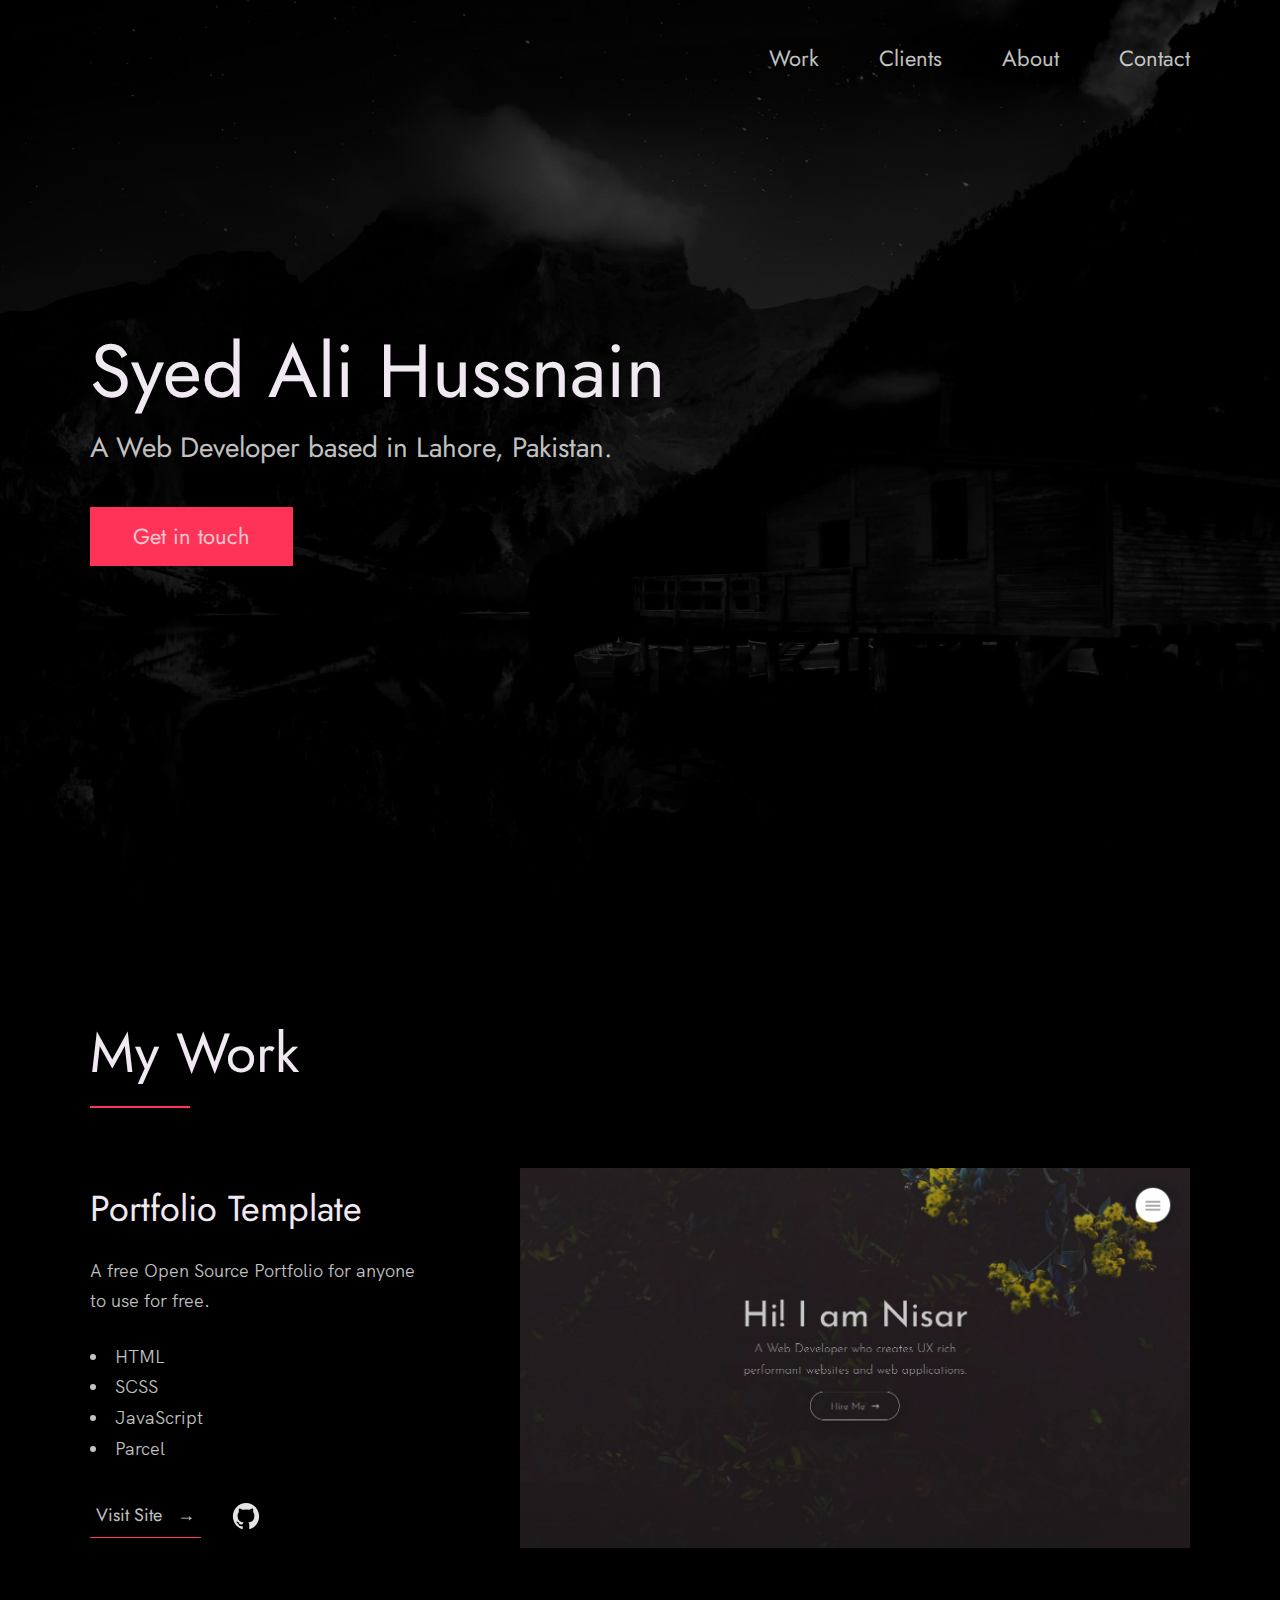
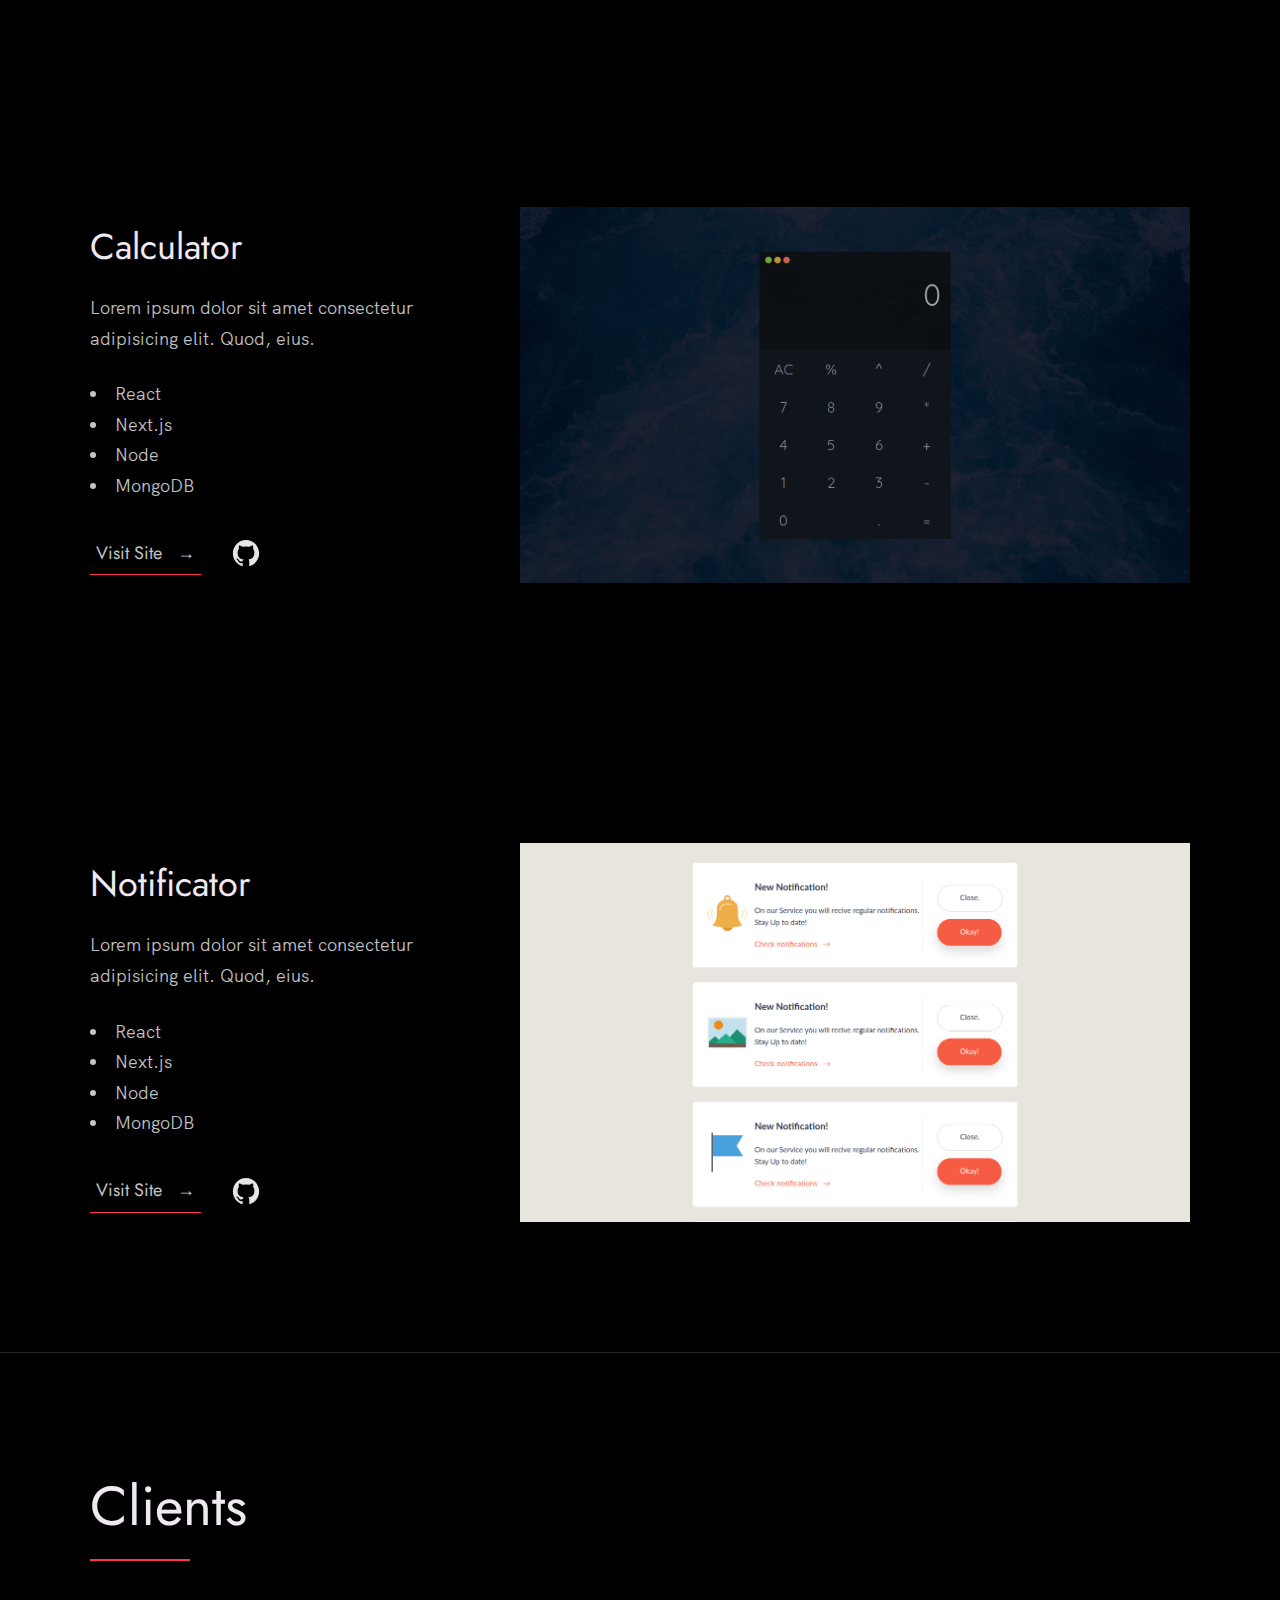
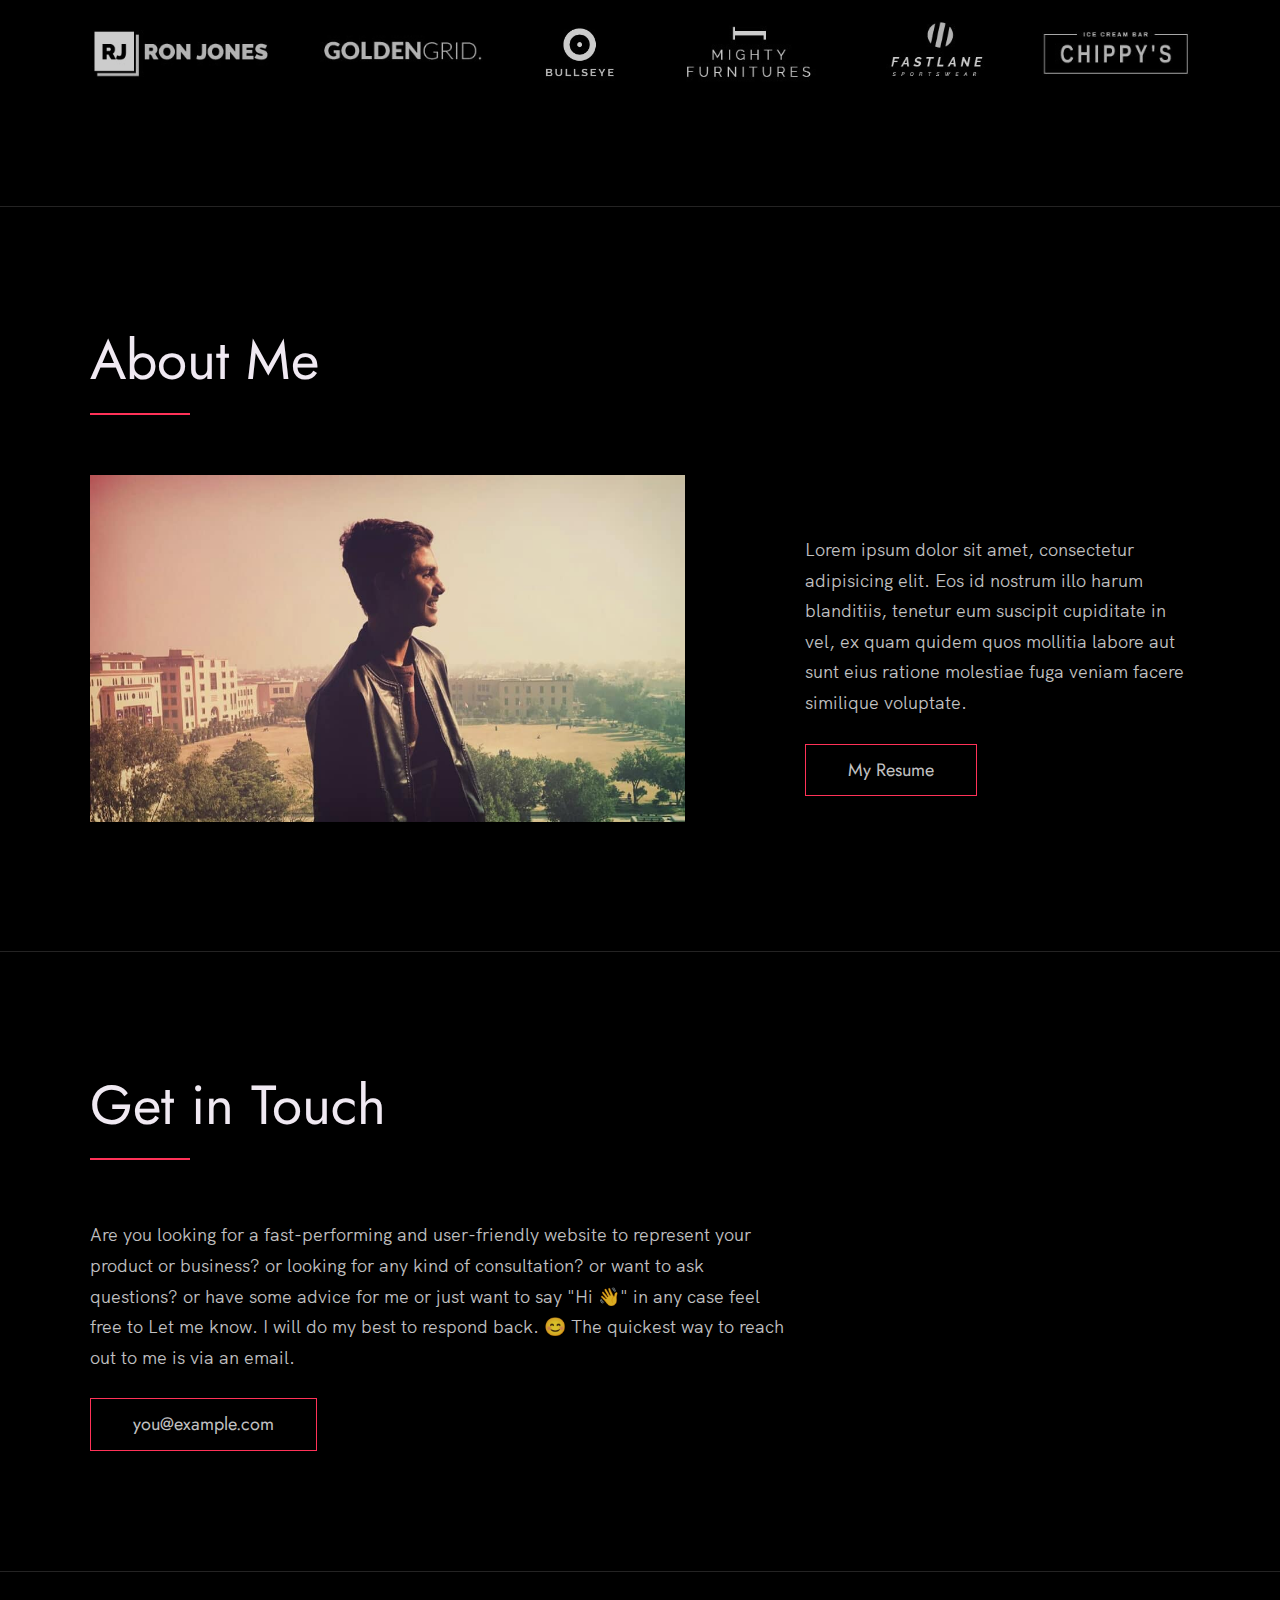
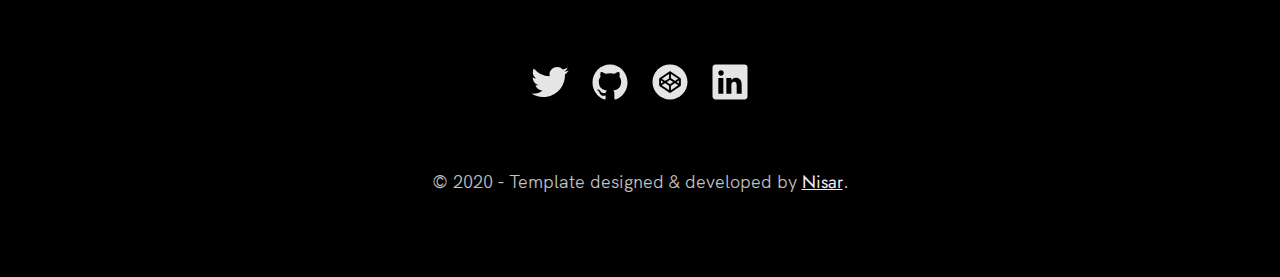
==== index.html @ e990a608 "Initial commit" ====
<!-- 
  Hello 😊.

  This template is designed and developed by Nisar Hassan Naqvi
  for anyone to use for free or customize the way they like.

  Github Repo: https://github.com/nisarhassan12/portfolio-template/
  My Website: https://nisar.dev

  For business & inquires, contact me => syednisarhassan12@gmail.com
-->

<!--
  Follow the instructions written in comments to create your stunning portfolio
-->

<!DOCTYPE html>
<html lang="en">

<head>
  <meta charset="UTF-8" />
  <meta name="viewport" content="width=device-width, initial-scale=1.0" />
  <link rel="shortcut icon" type="image/png" href="./images/favicon.png" />

  <!-- Put your site title here -->
  <title>
    Syed Ali Hussnain | A Web Developer based in Lahore, Pakistan.
  </title>

  <meta name="description" content="Add small description of yourslef.">
  <!-- Add some coding keywords below, Ex: (React, CSS etc) -->
  <meta name="keywords" content="Put your name, skills and some coding keywords" />
  <link rel="stylesheet" href="index.css" />
</head>

<body>

  <!-- ***** Header ***** -->

  <header class="header" role="banner" id="top">
    <div class="row">
      <nav class="nav" role="navigation">
        <ul class="nav__items">
          <li class="nav__item"><a href="#work" class="nav__link">Work</a></li>
          <li class="nav__item"><a href="#clients" class="nav__link">Clients</a></li>
          <li class="nav__item">
            <a href="#about" class="nav__link">About</a>
          </li>
          <li class="nav__item">
            <a href="#contact" class="nav__link">Contact</a>
          </li>
        </ul>
      </nav>
    </div>
    <div class="header__text-box row">
      <div class="header__text">
        <h1 class="heading-primary">
          <!-- Replace the following name with your name -->
          <span>Syed Ali Hussnain</span>
        </h1>
        <!-- Put a small paragraph about yourself -->
        <p>A Web Developer based in Lahore, Pakistan.</p>
        <a href="#contact" class="btn btn--pink">Get in touch</a>
      </div>
    </div>
  </header>

  <main role="main">

    <!-- ***** Work ***** -->

    <section class="work" id="work">
      <div class="row">
        <h2>My Work</h2>
        <div class="work__boxes">

          <!-- Each div with the work__box class is a project. -->

          <div class="work__box">
            <div class="work__text">
              <h3>Portfolio Template</h3>
              <p>
                A free Open Source Portfolio for anyone to use for free.
              </p>
              <ul class="work__list">
                <li>HTML</li>
                <li>SCSS</li>
                <li>JavaScript</li>
                <li>Parcel</li>
              </ul>

              <div class="work__links">
                <a href="https://nisar.surge.sh" target="_blank" class="link__text">
                  Visit Site <span>&rarr;</span>
                </a>
                <a href="https://github.com/nisarhassan12/portfolio" title="View Source Code" target="_blank">
                  <img src="./images/github.svg" class="work__code" alt="GitHub">
                </a>
              </div>
            </div>
            <div class="work__image-box">
              <img src="./images/project-1.png" class="work__image" alt="Project 1" />
            </div>
          </div>

          <div class="work__box">
            <div class="work__text">
              <h3>Calculator</h3>
              <p>
                Lorem ipsum dolor sit amet consectetur adipisicing elit. Quod,
                eius.
              </p>
              <ul class="work__list">
                <li>React</li>
                <li>Next.js</li>
                <li>Node</li>
                <li>MongoDB</li>
              </ul>

              <div class="work__links">
                <a href="#" class="link__text">
                  Visit Site <span>&rarr;</span>
                </a>
                <a href="#">
                  <img src="./images/github.svg" class="work__code" title="View Source Code" alt="GitHub">
                </a>
              </div>
            </div>
            <div class="work__image-box">
              <img src="./images/project-2.png" class="work__image" alt="Project 1" />
            </div>
          </div>

          <div class="work__box">
            <div class="work__text">
              <h3>Notificator</h3>
              <p>
                Lorem ipsum dolor sit amet consectetur adipisicing elit. Quod,
                eius.
              </p>
              <ul class="work__list">
                <li>React</li>
                <li>Next.js</li>
                <li>Node</li>
                <li>MongoDB</li>
              </ul>

              <div class="work__links">
                <a href="#" class="link__text">
                  Visit Site <span>&rarr;</span>
                </a>
                <a href="#">
                  <img src="./images/github.svg" class="work__code" title="View Source Code" alt="GitHub">
                </a>
              </div>
            </div>
            <div class="work__image-box">
              <img src="./images/project-3.png" class="work__image" alt="Project 3" />
            </div>
          </div>
        </div>
      </div>
    </section>

    <!-- ***** Clients ***** -->

    <section class="client" id="clients">
      <div class="row">
        <h2>Clients</h2>
        <div class="client__logos">
          <!-- Add logos of the clients or companies you'have worked with. -->
          <img src="./images/ronjones.png" class="client__logo" alt="Company 2" />
          <img src="./images/goldengrid.png" class="client__logo" alt="Company 3" />
          <img src="./images/bullseye.png" class="client__logo" alt="Company 1" />
          <img src="./images/mighty-furnitures.png" class="client__logo" alt="Company 1" />
          <img src="./images/fastlane.png" class="client__logo" alt="Company 3" />
          <img src="./images/chippy.png" class="client__logo" alt="Company 1" />
        </div>
      </div>
    </section>

    <!-- ***** About ***** -->

    <section class="about" id="about">
      <div class="row">
        <h2>About Me</h2>
        <div class="about__content">
          <div class="about__text">
            <!-- Replace the below paragraph with info about yourself -->
            <p>
              Lorem ipsum dolor sit amet, consectetur adipisicing elit. Eos id
              nostrum illo harum blanditiis, tenetur eum suscipit cupiditate
              in vel, ex quam quidem quos mollitia labore aut sunt eius
              ratione molestiae fuga veniam facere similique voluptate.
            </p>
            <!-- Provide a link to your resume -->
            <a href="#" class="btn">My Resume</a>
          </div>

          <div class="about__photo-container">
            <!-- Add a nice photo of yourself -->
            <img class="about__photo" src="./images/syed-ali-hussnain.jpg" alt="" />
          </div>
        </div>
      </div>
    </section>
  </main>

  <!-- ***** Contact ***** -->

  <section class="contact" id="contact">
    <div class="row">
      <h2>Get in Touch</h2>
      <div class="contact__info">
        <p>
          Are you looking for a fast-performing and user-friendly website to
          represent your product or business? or looking for any kind of
          consultation? or want to ask questions? or have some advice for me
          or just want to say "Hi 👋" in any case feel free to Let me know. I
          will do my best to respond back. 😊 The quickest way to reach out to
          me is via an email.
        </p>
        <!-- Replace the email with yours -->
        <a href="mailto:you@example.com" class="btn">you@example.com</a>
      </div>
    </div>
  </section>

  <!-- ***** Footer ***** -->

  <footer role="contentinfo" class="footer">
    <div class="row">
      <!-- Update the links to point to your accounts -->
      <ul class="footer__social-links">
        <li class="footer__social-link-item">
          <a href="https://twitter.com/nisarhassan12/" title="Link to Twitter Profile">
            <img src="./images/twitter.svg" class="footer__social-image" alt="Twitter">
          </a>
        </li>
        <li class="footer__social-link-item">
          <a href="https://github.com/nisarhassan12/" title="Link to Github Profile">
            <img src="./images/github.svg" class="footer__social-image" alt="Github">
          </a>
        </li>
        <li class="footer__social-link-item">
          <a href="https://codepen.io/nisar_hassan" title="Link to Codepen Profile">
            <img src="./images/codepen.svg" class="footer__social-image" alt="Codepen">
          </a>
        </li>
        <li class="footer__social-link-item">
          <a href=https://www.linkedin.com/in/nisar-hassan-naqvi-413466199/">
            <img src="./images/linkedin.svg" title="Link to Linkedin Profile" class="footer__social-image" alt="Linkedin">
          </a>
        </li>
      </ul>

      <!-- If you give me some credit by keeping the below paragraph, will be huge for me 😊 Thanks. -->
      <p>
        &copy; 2020 - Template designed & developed by <a href="https://nisar.dev" class="link">Nisar</a>.
      </p>
      <div class="footer__github-buttons">
        <iframe
          src="https://ghbtns.com/github-btn.html?user=nisarhassan12&repo=portfolio-template&type=watch&count=true"
          frameborder="0" scrolling="0" width="170" height="20" title="Watch Portfolio Template on GitHub">
        </iframe>
      </div>
    </div>
  </footer>

  <a href="#top" class="back-to-top" title="Back to Top">
    <img src="./images/arrow-up.svg" alt="Back to Top" class="back-to-top__image"/>
  </a>
  <script src="./index.js"></script>
</body>

</html>
---- index.css ----
/* --------------------------------------- */
/* ----- Basic Setup ----- */
/* --------------------------------------- */

@font-face {
    font-family: 'Hk Grotesk';
    font-style: normal;
    font-weight: 400;
    src: url('./fonts/HKGrotesk-Regular.woff') format('woff');
}

@font-face {
    font-family: 'Jost';
    font-style: normal;
    font-weight: 400;
    src: url('./fonts/Jost-Regular.ttf') format('woff');
}

* {
    margin: 0;
    padding: 0;
    box-sizing: inherit;
}

:root {
    --font-size-small: 1.8rem;
    --font-size-normal: 2.2rem;
    --font-size-medium: 2.8rem;
    --font-size-medium-1: 3.6rem;
    --font-size-large: 5.5rem;
    --font-size-huge: 7.5rem;
    --font-stack: 'Hk Grotesk', sans-serif;

    --line-height-normal: 1.7;
    --line-height-small: 1.2;

    --black: #000;
    --pink: #ff3258;
    --white: #f0e9f2;
    --white-1: #e5e5e6da;


    --container-max-width: 1180px;
    --container-normal-width: 800px;
    --container-medium-width: 700px; 
    --container-small-width: 500px;

    --gutter-huge: 12rem;
    --gutter-medium: 6rem;
    --gutter-normal: 3rem;
    --gutter-small-1: 2.5rem;
    --gutter-small: 2rem;

    --border-light: 1px solid rgb(36, 35, 35);
}

html {
    font-size: 62.5%; /* (16/10)*100 = 62.5% => 1rem = 10px */
    box-sizing: border-box;
    scroll-behavior: smooth;
}

@media(max-width: 1000px) {
    html {
        font-size: 52%;
    }
}

body {
    font-size: var(--font-size-small);
    font-family: var(--font-stack);
    font-weight: 400;
    color: var(--white-1);
    line-height: var(--line-height-normal);
    background: var(--black);
    overflow-x: hidden;
}

.row {
    max-width: var(--container-max-width);
    margin: 0 auto;
}

@media(max-width: 1340px) {
    .row {
        max-width: 1100px;
    }
}

@media(max-width: 1240px) {
    .row {
        padding: 0 var(--gutter-medium);
    }
}

@media(max-width: 600px) {
    .row {
        padding: 0 var(--gutter-normal);
    }
}

@media(max-width: 600px) {
    .row {
        padding: 0 var(--gutter-small);
    }
}

section {
    padding: var(--gutter-huge) 0;
    border-bottom: var(--border-light);
}

img {
    object-fit: contain;
    max-width: 100%;
}

/* --------------------------------------- */
/* ----- Headlines and Paragraphs ----- */
/* --------------------------------------- */

h1,
h2,
h3 {
    font-family: 'Jost', sans-serif;
    font-weight: 400;
    line-height: var(--line-height-small);
    color: var(--white);
}

.heading-primary {
    line-height: 1;
    font-size: var(--font-size-huge);
    font-weight: 400;
}

@media(max-width: 900px) {
    .heading-primary {
        font-size: 6.5rem;
    }
}

h2 {
    font-size: var(--font-size-large);
    margin-bottom: var(--gutter-medium);
}

h2::after {
    content: '';
    display: block;
    height: 2px;
    width: 10rem;
    background: var(--pink);
    margin: var(--gutter-small) 0;
}

h3 {
    font-size: var(--font-size-medium-1);
    margin-bottom: var(--gutter-small);
}

@media(max-width: 500px) {
    .heading-primary {
        font-size: var(--font-size-large);
    }

    h2 {
        font-size: var(--font-size-medium-1);
    }

    h3 {
        font-size: var(--font-size-medium);
    }
}

p {
    margin: var(--gutter-small-1) 0;
}

@media(max-width: 900px) {
    p { 
        max-width: var(--container-small-width);
    }
}

/* --------------------------------------- */
/* ----- Buttons and Links ----- */
/* --------------------------------------- */

a {
    color: var(--white);
    font-weight: 400;
    font-family: 'Jost', sans-serif;
    transition: all .2s;
    outline: 2px solid transparent;
}

::-moz-focus-inner {
    border: 0;
}

button:focus,
a:focus {
    outline: 2px solid var(--pink);
}

body:not(.user-is-tabbing) button:focus,
body:not(.user-is-tabbing) a:focus {
    outline: none;
}

.link:hover {
    color: var(--pink);
}

.btn {
    position: relative;
    display: inline-block;
    padding: 1rem 4.2rem;
    text-decoration: none;
    color: inherit;
    border: 1px solid  var(--pink);
    font-weight: 400;
}

.btn:focus {
    outline: none;
}

.btn::after {
    content: '';
    display: block;
    position: absolute;
    top: 0;
    left: 0;
    right: 100%;
    background: var(--white);
    height: 100%;
    z-index: -1;
    transition: all 0.2s cubic-bezier(1, 0.68, 0.16, 0.9);
}

.btn:hover::after,
.btn:focus::after {
    right: 0;
    background: var(--pink);
}

.btn--pink {
    background: var(--pink);
    transition: all 0.2s;
}

.btn--pink::after {
    display: none;
}

.btn--pink:hover,
.btn--pink:focus {
    background: transparent;
}

.link__text {
    position: relative;
    display: inline-block;
    padding: .6rem;
    color: inherit;
    text-decoration: none;
    border-bottom: 1px solid var(--pink);
}

.link__text::after {
    content: '';
    display: block;
    position: absolute;
    top: 0;
    left: 0;
    right: 100%;
    background: var(--white);
    height: 100%;
    z-index: -1;
    transition: all 0.2s cubic-bezier(1, 0.68, 0.16, 0.9);
}

.link__text:focus {
    outline: none;
}

.link__text:hover::after,
.link__text:focus:after {
    right: 0;
    background: var(--pink);
}

.link__text span {
    padding-left: 1rem;
    font-family: sans-serif;
}

/* ----- Back to Top ----- */

.back-to-top {
    position: fixed;
    bottom: 4rem;
    right: 4rem;
    display: flex;
    justify-content: center;
    align-items: center;
    height: 5.5rem;
    width: 5.5rem;
    background-color: var(--pink);
    border-radius: 50%;
    z-index: 10;
    visibility: hidden;
    transition: all .4s;
}

.back-to-top__image {
    height: 70%;
}

@media(max-width: 900px) {
    .back-to-top {
        right: 2rem;
    }
}

@media(max-width: 500px) {
    .back-to-top {
        right: 1rem;
    }
}

/* --------------------------------------- */
/* ----- Navigation ----- */
/* --------------------------------------- */

.nav {
    display: flex;
    justify-content: flex-end;
    padding: var(--gutter-normal) 0;
}

.nav__items {
    display: flex;
    list-style: none;
}

.nav__item:not(:last-child) {
    margin-right: var(--gutter-medium);
}

@media(max-width: 500px) {
    .nav {
        justify-content: center;
    }
}

@media(max-width: 400px) {
    .nav__item:not(:last-child) {
        margin-right: var(--gutter-normal);
    }
}

@media(max-width: 300px) {
    .nav {
        font-size: var(--font-size-small);
    }
}

.nav__link {
    position: relative;
    display: inline-block;
    padding: 1rem 0;
    text-decoration: none;
    color: inherit;
    transition: all .2s;
}

.nav__link::after {
    content: '';
    position: absolute;
    bottom: 0;
    left: 0;
    right: 100%;
    display: inline-block;
    height: 1rem;
    background: var(--white);
    transition: all 0.25s cubic-bezier(1, 0.68, 0.16, 0.9);
}

.nav__link:hover {
    color: var(--pink);
}

.nav__link:hover::after {
    right: 0;
    height: 2px;
    background: var(--pink);
}

/* --------------------------------------- */
/* ----- Header ----- */
/* --------------------------------------- */

.header {
    background: linear-gradient(rgba(0,0,0, .1), rgba(0,0,0, .4)), 
        url('./images/header.jpg');
    height: 100vh;
    background-size: cover;
    background-position: center;
    background-attachment: fixed;
    font-size: var(--font-size-normal);
}

.header__text {
    position: absolute;
    top: 50%;
    transform: translateY(-50%);
}

.header__text p {
    margin: 1.5rem 0 3.5rem;
    max-width: var(--container-medium-width);
    font-family: 'Jost', sans-serif;
    font-size: var(--font-size-medium);
}

@media(max-width: 500px) {
    .header {
        text-align: center;
    }

    .header__text p {
        transform: scale(.8);
    }
}

/* --------------------------------------- */
/* ----- Work ----- */
/* --------------------------------------- */

.work__box {
    display: flex;
    align-items: center;
}

@media(max-width: 900px) {
    .work__box {
        align-items: initial;
        flex-direction: column-reverse;
    }
}

.work__box:not(:last-child) {
    margin-bottom: 25rem;
}

@media(max-width: 500px) {
    .work__box:not(:last-child) {
        margin-bottom: 20rem;
    }
}

.work__links {
    display: flex;
    align-items: center;
}

.work__text {
    flex: 0 0 30%;
}

.work__list {
    /* list-style-type: square; */
    list-style-position: inside;
    margin-bottom: var(--gutter-normal);
}

.work__code {
    display: block;
    height: 3rem;
    margin-left: var(--gutter-normal);
    transition: all .3s;
}

.work__code:hover {
    transform: scale(1.2);
}

.work__image-box {
    margin-bottom: var(--gutter-normal);
}

@media(min-width: 901px) {
    .work__image-box {
        flex: 1;
        margin: 0 0 0 10rem;
    }
}

@media(max-width: 900px) {
    .work__code {
        height: 4rem;
    }
}

/* --------------------------------------- */
/* ----- Clients ----- */
/* --------------------------------------- */

.client__logos {
    display: flex;
    justify-content: space-between;
    filter: invert(100%) grayscale(100%) opacity(.8);
}

.client__logo {
    height: 6.5rem;
    max-width: 18rem;
}

@media(max-width: 1240px) {
    .client__logos {
        overflow-x: scroll;
        padding: var(--gutter-normal);
    }

    .client__logo:not(:last-of-type) {
        margin-right: var(--gutter-medium);
    }
}

/* --------------------------------------- */
/* ----- About ----- */
/* --------------------------------------- */

.about__content {
    display: flex;
    flex-direction: row-reverse;
    align-items: center;
}

@media(max-width: 900px) {
    .about__content {
        flex-direction: column-reverse;
        align-items: initial;
    }
}

.about__photo-container {
    margin-bottom: var(--gutter-normal);
}

@media(min-width: 901px) {
    .about__text {
        flex: 0 0 35%;
    }
    
    .about__photo-container {
        flex: 1;
        margin: 0 var(--gutter-huge) 0 0;
    }
}

/* --------------------------------------- */
/* ----- Contact ----- */
/* --------------------------------------- */

.contact__info {
    max-width: var(--container-medium-width);
}

/* --------------------------------------- */
/* ----- Footer ----- */
/* --------------------------------------- */

.footer {
    text-align: center;
    padding: var(--gutter-medium) 0 var(--gutter-normal);
}

.footer__social-links {
    display: flex;
    justify-content: center;
    padding: var(--gutter-normal) 0;
    list-style: none;
}

.footer__social-link-item:not(:last-of-type) {
    margin-right: var(--gutter-small);
}

.footer__social-image {
    height: 4rem;
}

.footer__github-buttons {
    display: flex;
    justify-content: center;
}

.footer__github-buttons iframe {
    height: 2.5rem;
    width: 84px;
    transform: translateY(3px);
}

@media(max-width: 500px) {
    .footer {
        padding: var(--gutter-medium) 0;
    } 
}
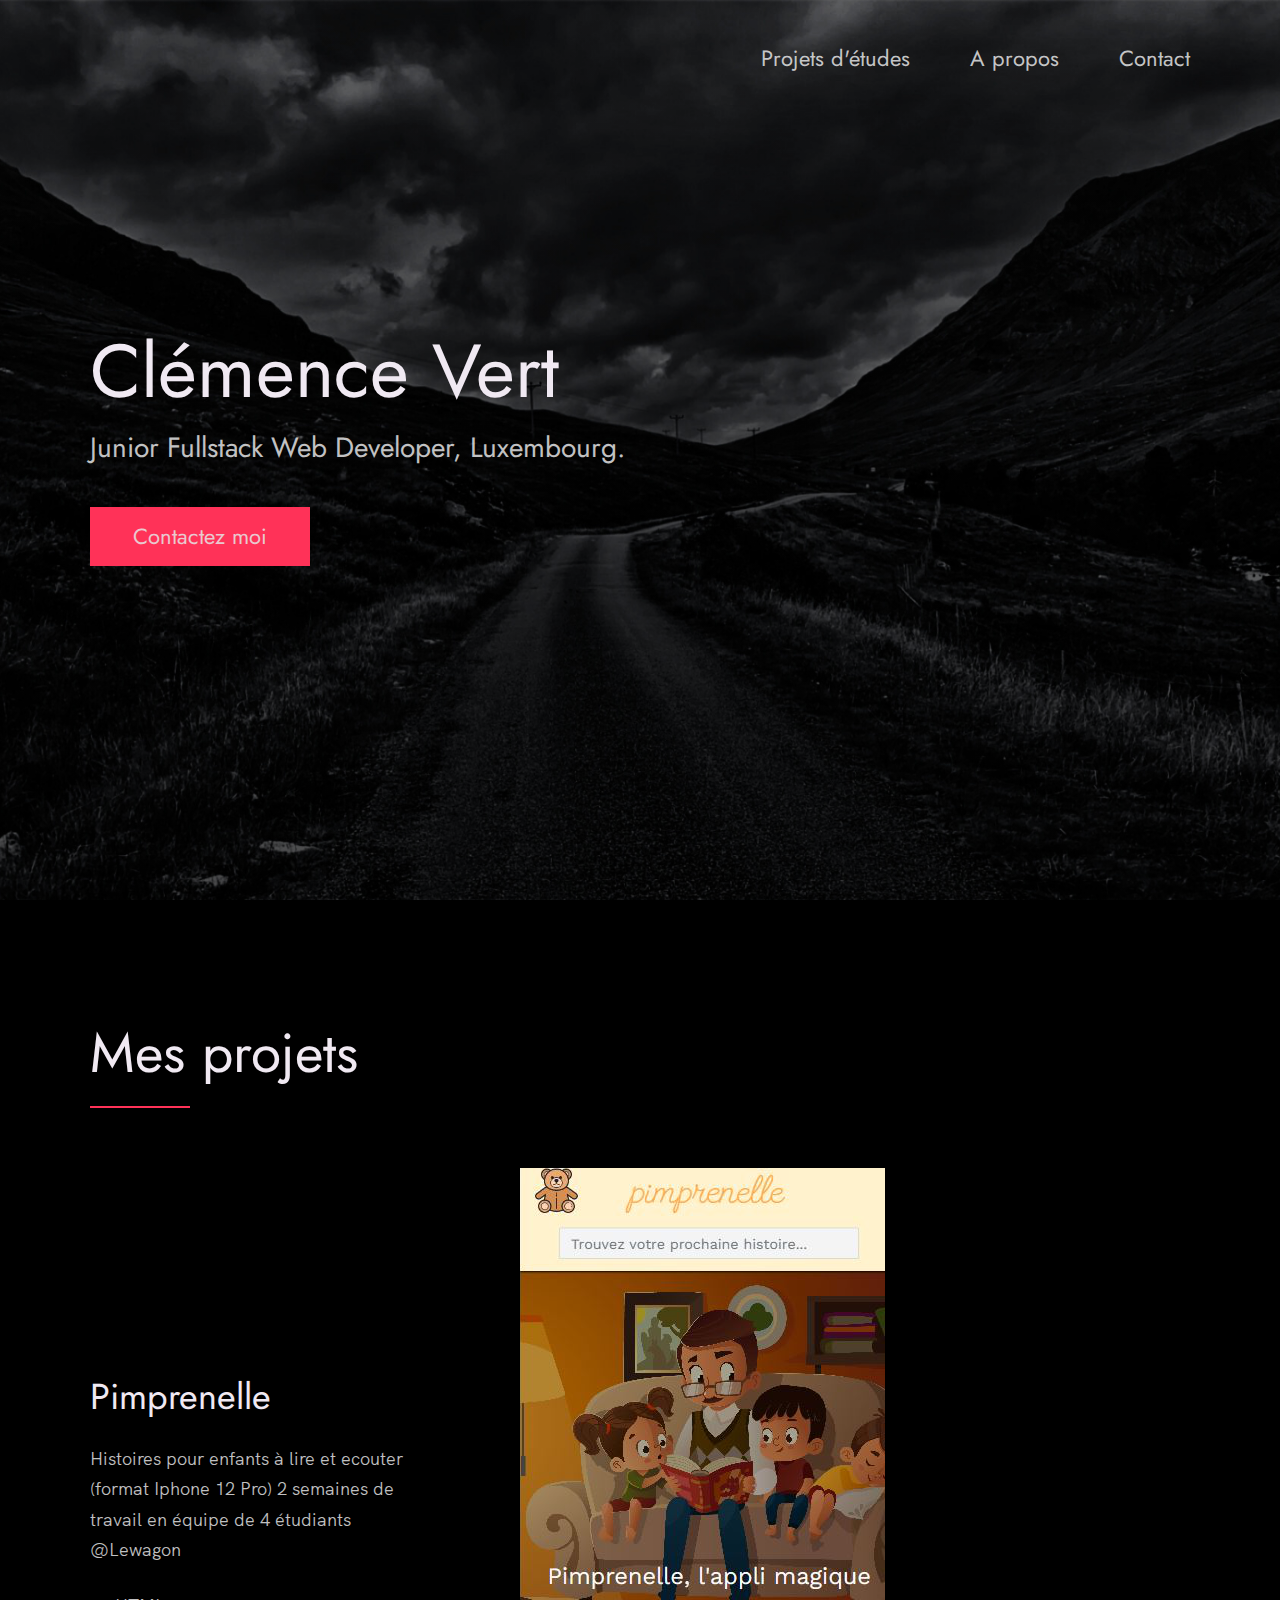
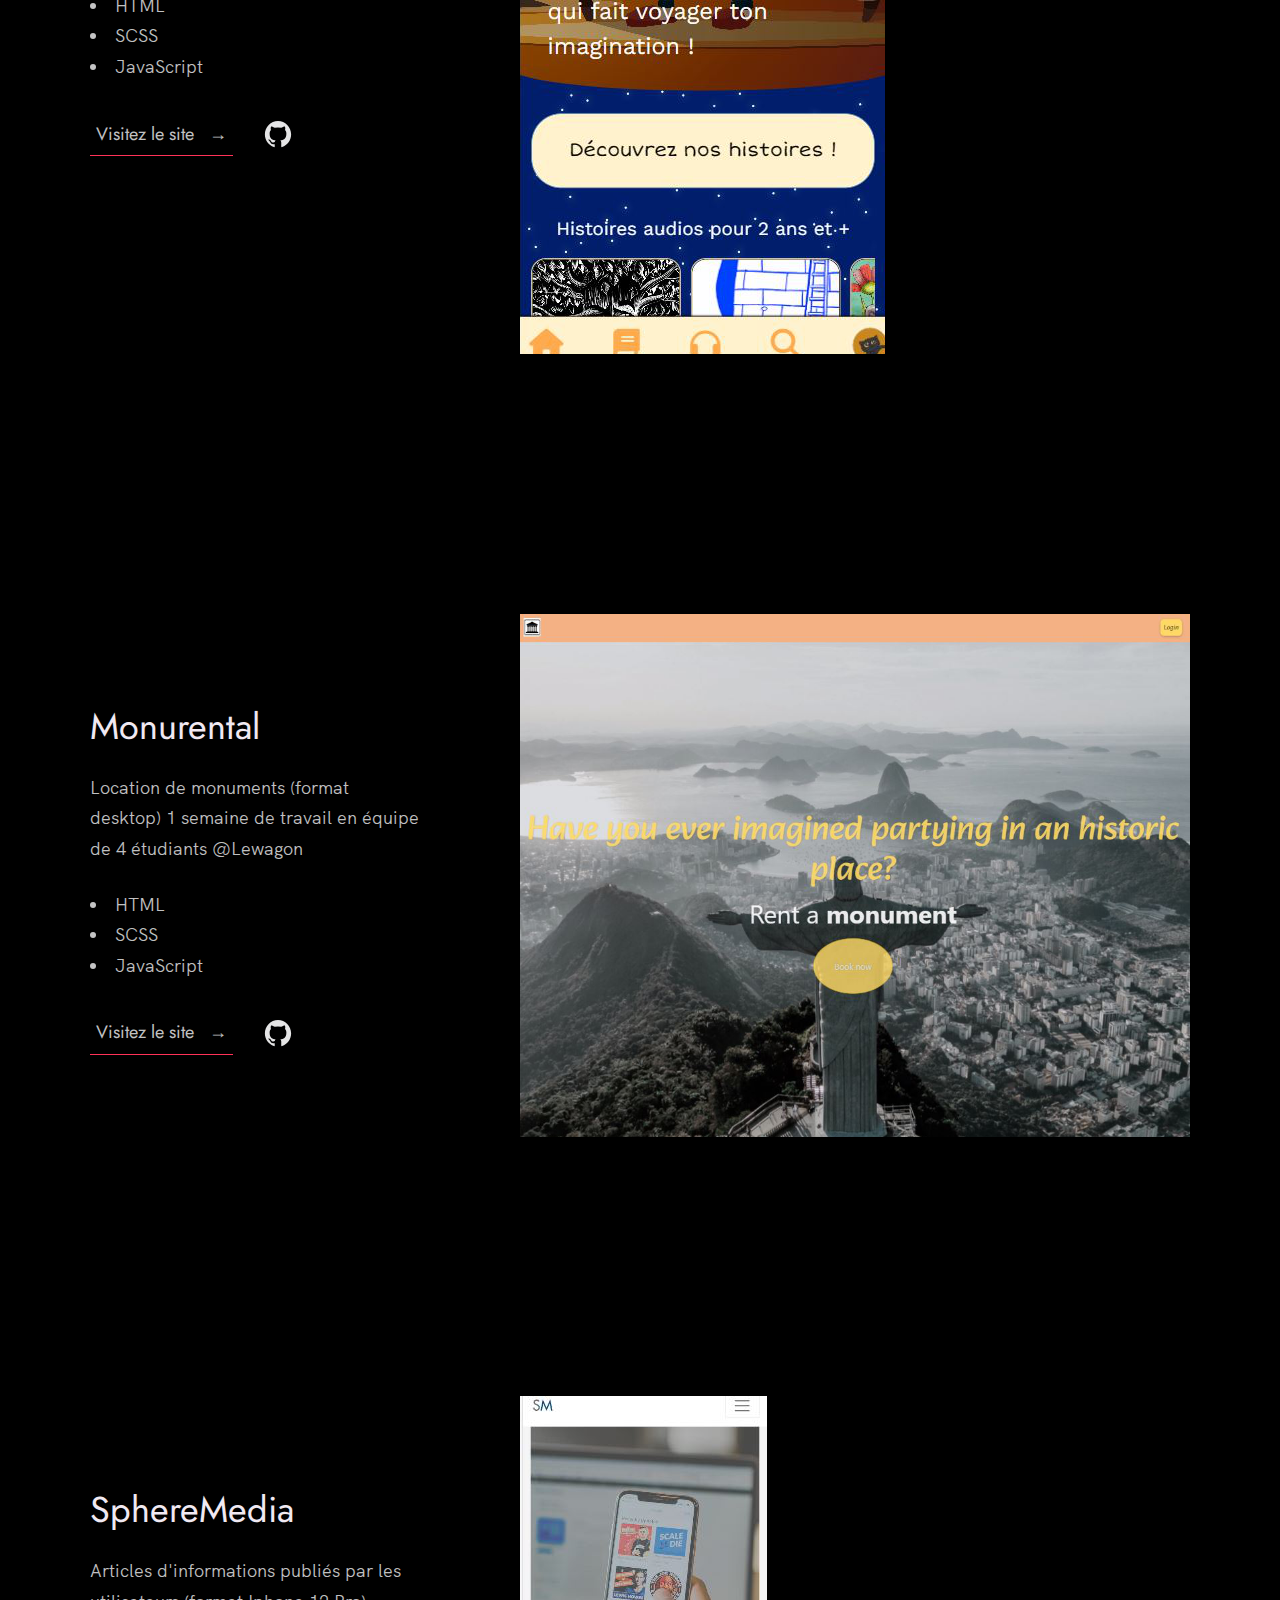
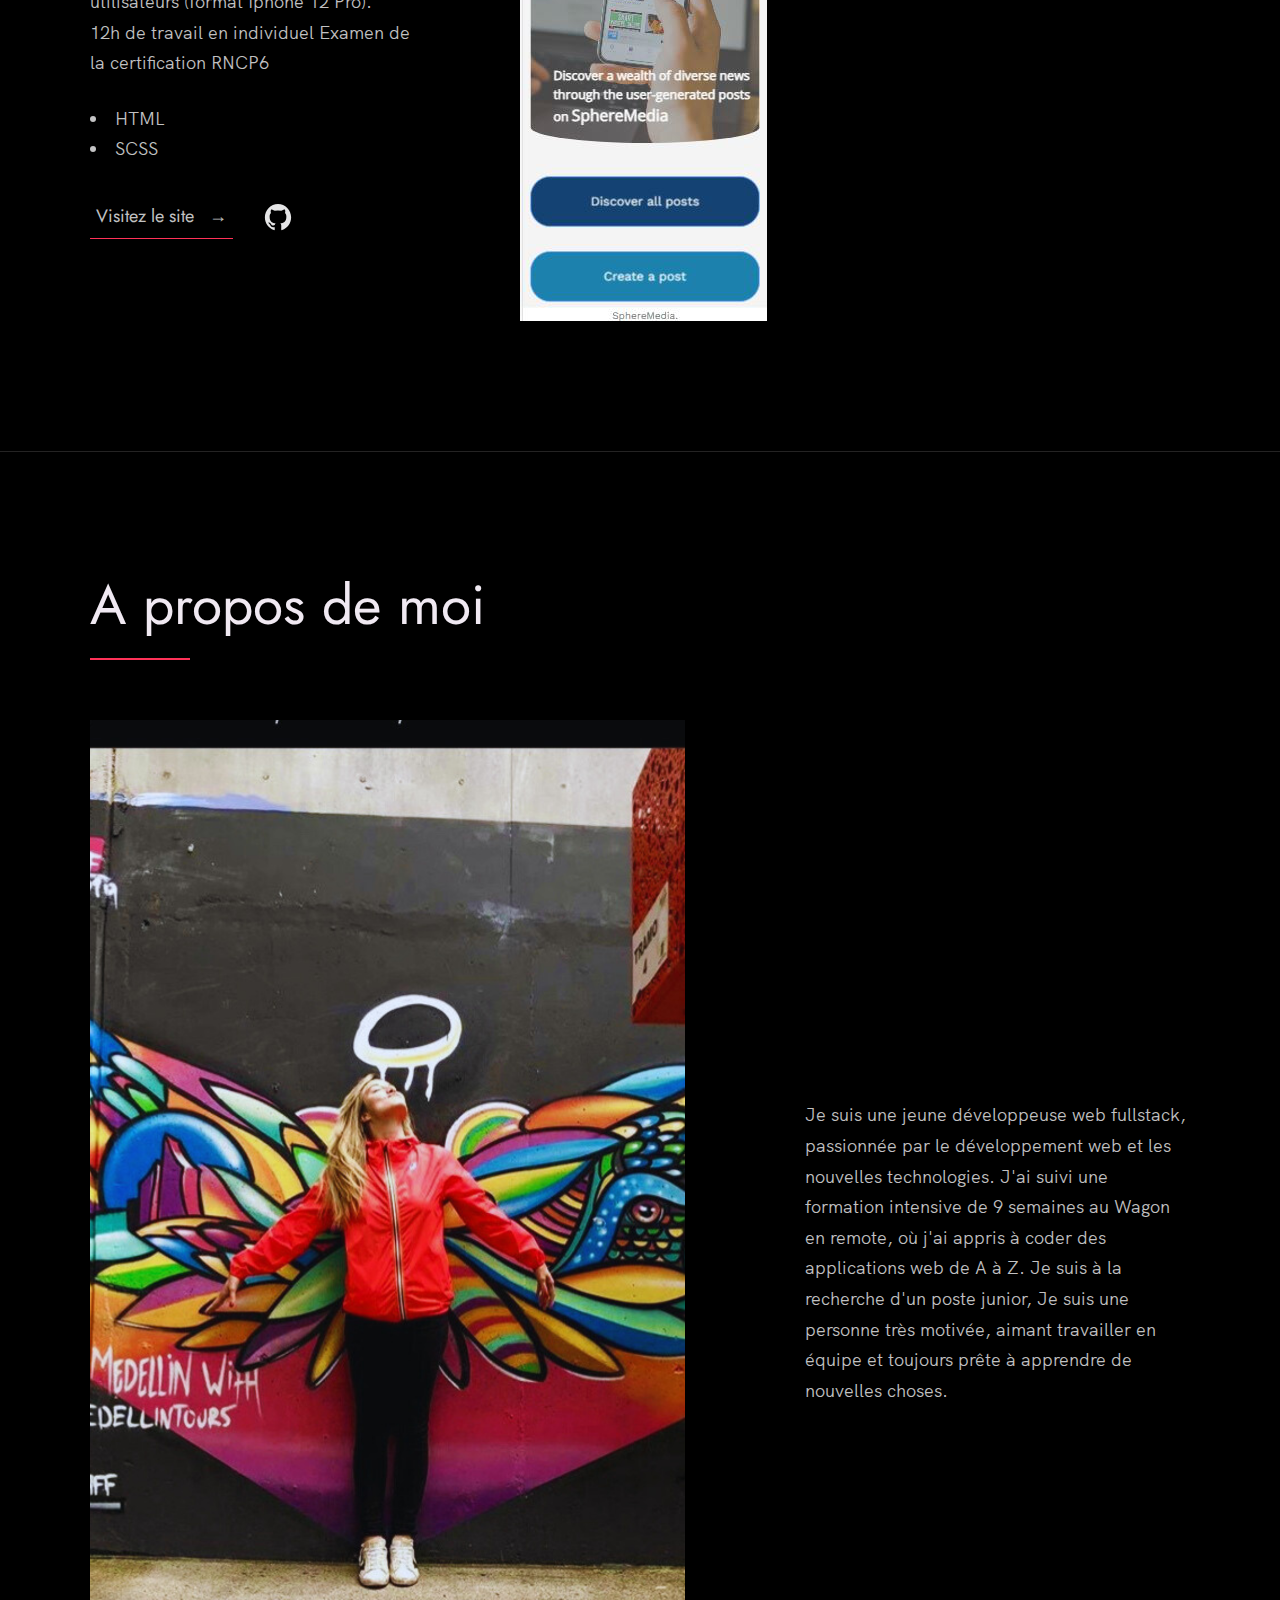
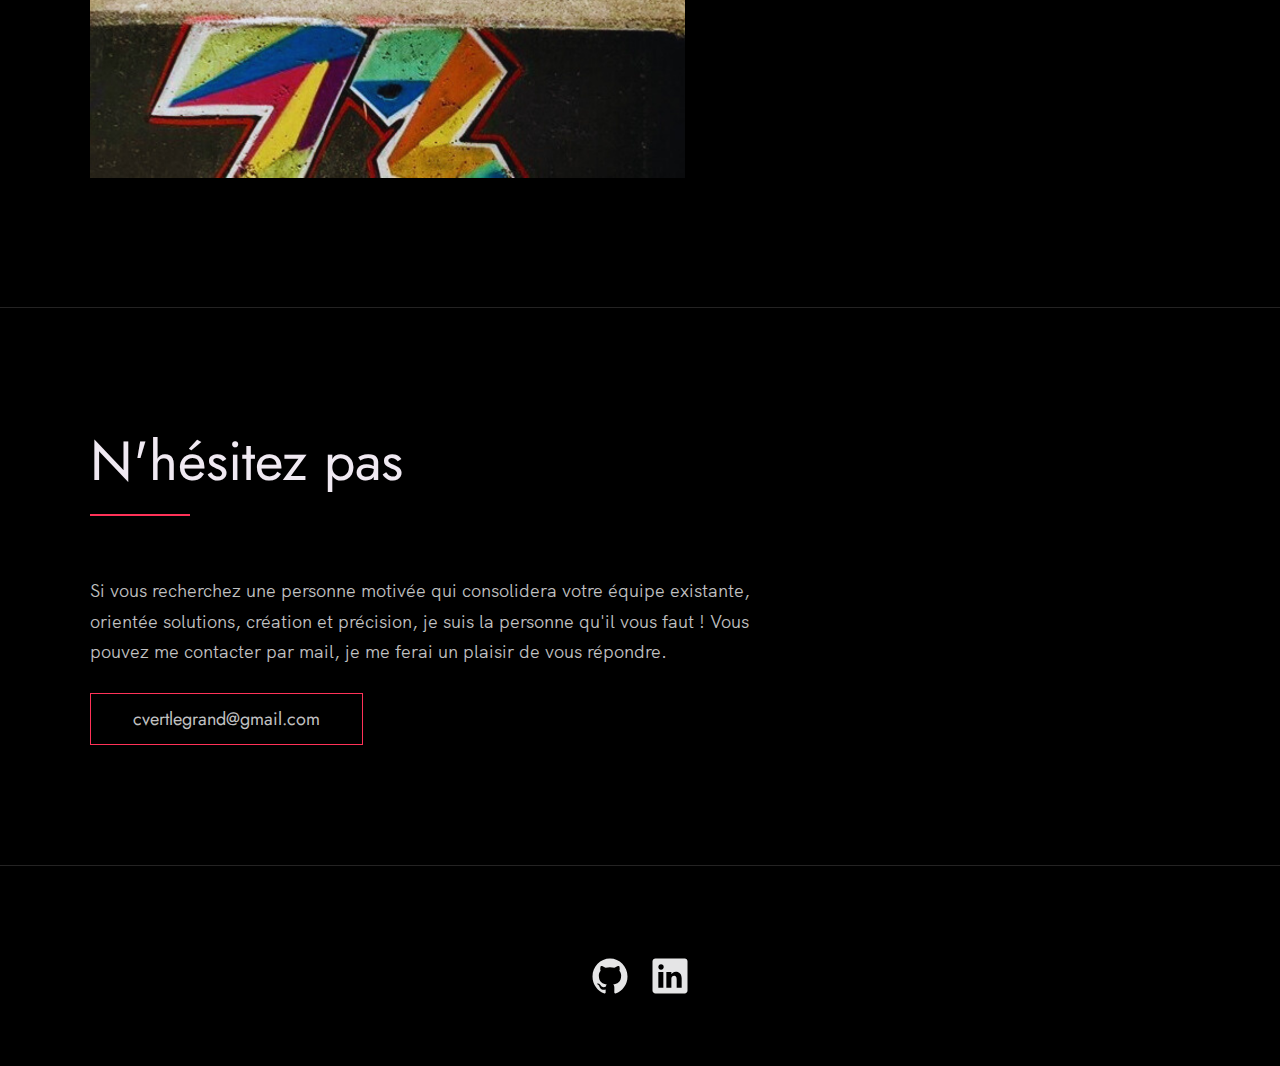
==== commit a2066726: "portfolio à jour" ====
--- a/index.html
+++ b/index.html
@@ -1,19 +1,3 @@
-<!-- 
-  Hello 😊.
-
-  This template is designed and developed by Nisar Hassan Naqvi
-  for anyone to use for free or customize the way they like.
-
-  Github Repo: https://github.com/nisarhassan12/portfolio-template/
-  My Website: https://nisar.dev
-
-  For business & inquires, contact me => syednisarhassan12@gmail.com
--->
-
-<!--
-  Follow the instructions written in comments to create your stunning portfolio
--->
-
 <!DOCTYPE html>
 <html lang="en">
 
@@ -22,9 +6,8 @@
   <meta name="viewport" content="width=device-width, initial-scale=1.0" />
   <link rel="shortcut icon" type="image/png" href="./images/favicon.png" />
 
-  <!-- Put your site title here -->
   <title>
-    Syed Ali Hussnain | A Web Developer based in Lahore, Pakistan.
+    Clémence Vert | Junior Fullstack web developer, Luxembourg.
   </title>
 
   <meta name="description" content="Add small description of yourslef.">
@@ -35,16 +18,14 @@
 
 <body>
 
-  <!-- ***** Header ***** -->
 
   <header class="header" role="banner" id="top">
     <div class="row">
       <nav class="nav" role="navigation">
         <ul class="nav__items">
-          <li class="nav__item"><a href="#work" class="nav__link">Work</a></li>
-          <li class="nav__item"><a href="#clients" class="nav__link">Clients</a></li>
+          <li class="nav__item"><a href="#work" class="nav__link">Projets d'études</a></li>
           <li class="nav__item">
-            <a href="#about" class="nav__link">About</a>
+            <a href="#about" class="nav__link">A propos</a>
           </li>
           <li class="nav__item">
             <a href="#contact" class="nav__link">Contact</a>
@@ -55,12 +36,12 @@
     <div class="header__text-box row">
       <div class="header__text">
         <h1 class="heading-primary">
-          <!-- Replace the following name with your name -->
-          <span>Syed Ali Hussnain</span>
+
+          <span>Clémence Vert</span>
         </h1>
-        <!-- Put a small paragraph about yourself -->
-        <p>A Web Developer based in Lahore, Pakistan.</p>
-        <a href="#contact" class="btn btn--pink">Get in touch</a>
+
+        <p>Junior Fullstack Web Developer, Luxembourg.</p>
+        <a href="#contact" class="btn btn--pink">Contactez moi</a>
       </div>
     </div>
   </header>
@@ -71,135 +52,117 @@
 
     <section class="work" id="work">
       <div class="row">
-        <h2>My Work</h2>
+        <h2>Mes projets</h2>
         <div class="work__boxes">
 
           <!-- Each div with the work__box class is a project. -->
 
           <div class="work__box">
             <div class="work__text">
-              <h3>Portfolio Template</h3>
+              <h3>Pimprenelle</h3>
               <p>
-                A free Open Source Portfolio for anyone to use for free.
+              Histoires pour enfants à lire et ecouter (format Iphone 12 Pro)
+              2 semaines de travail en équipe de 4 étudiants @Lewagon
               </p>
               <ul class="work__list">
                 <li>HTML</li>
                 <li>SCSS</li>
                 <li>JavaScript</li>
-                <li>Parcel</li>
               </ul>
 
               <div class="work__links">
-                <a href="https://nisar.surge.sh" target="_blank" class="link__text">
-                  Visit Site <span>&rarr;</span>
-                </a>
-                <a href="https://github.com/nisarhassan12/portfolio" title="View Source Code" target="_blank">
+                <a href="https://www.pimprenelleapp.me/" target="_blank" class="link__text">
+                  Visitez le site <span>&rarr;</span>
+                </a>
+                <a href="https://github.com/21Cle" title="View Source Code" target="_blank">
                   <img src="./images/github.svg" class="work__code" alt="GitHub">
                 </a>
               </div>
             </div>
             <div class="work__image-box">
-              <img src="./images/project-1.png" class="work__image" alt="Project 1" />
+              <img src="./images/pimprenellescreeshot.png" class="work__image" alt="Project 1" />
             </div>
           </div>
 
           <div class="work__box">
             <div class="work__text">
-              <h3>Calculator</h3>
+              <h3>Monurental</h3>
               <p>
-                Lorem ipsum dolor sit amet consectetur adipisicing elit. Quod,
-                eius.
+                Location de monuments (format desktop)
+                1 semaine de travail en équipe de 4 étudiants @Lewagon
               </p>
               <ul class="work__list">
-                <li>React</li>
-                <li>Next.js</li>
-                <li>Node</li>
-                <li>MongoDB</li>
+                <li>HTML</li>
+                <li>SCSS</li>
+                <li>JavaScript</li>
               </ul>
 
               <div class="work__links">
-                <a href="#" class="link__text">
-                  Visit Site <span>&rarr;</span>
-                </a>
-                <a href="#">
+                <a href="https://monrentals.herokuapp.com/" target="_blank" class="link__text">
+                  Visitez le site <span>&rarr;</span>
+                </a>
+                <a href="https://github.com/21Cle" target="_blank">
                   <img src="./images/github.svg" class="work__code" title="View Source Code" alt="GitHub">
                 </a>
               </div>
             </div>
             <div class="work__image-box">
-              <img src="./images/project-2.png" class="work__image" alt="Project 1" />
+              <img src="./images/monurentalscreeshot.png" class="work__image" alt="Project 1" />
             </div>
           </div>
 
           <div class="work__box">
             <div class="work__text">
-              <h3>Notificator</h3>
+              <h3>SphereMedia</h3>
               <p>
-                Lorem ipsum dolor sit amet consectetur adipisicing elit. Quod,
-                eius.
+                Articles d'informations publiés par les utilisateurs (format Iphone 12 Pro).<br>
+                12h de travail en individuel Examen de la certification RNCP6
               </p>
               <ul class="work__list">
-                <li>React</li>
-                <li>Next.js</li>
-                <li>Node</li>
-                <li>MongoDB</li>
+                <li>HTML</li>
+                <li>SCSS</li>
               </ul>
 
               <div class="work__links">
-                <a href="#" class="link__text">
-                  Visit Site <span>&rarr;</span>
-                </a>
-                <a href="#">
+                <a href="https://spheremedia.herokuapp.com" target="_blank" class="link__text">
+                  Visitez le site <span>&rarr;</span>
+                </a>
+                <a href="https://github.com/21Cle" target="_blank">
                   <img src="./images/github.svg" class="work__code" title="View Source Code" alt="GitHub">
                 </a>
               </div>
             </div>
             <div class="work__image-box">
-              <img src="./images/project-3.png" class="work__image" alt="Project 3" />
+              <img src="./images/spheremediascreeshot.png" class="work__image" alt="Project 3" />
             </div>
           </div>
         </div>
       </div>
     </section>
 
-    <!-- ***** Clients ***** -->
-
-    <section class="client" id="clients">
-      <div class="row">
-        <h2>Clients</h2>
-        <div class="client__logos">
-          <!-- Add logos of the clients or companies you'have worked with. -->
-          <img src="./images/ronjones.png" class="client__logo" alt="Company 2" />
-          <img src="./images/goldengrid.png" class="client__logo" alt="Company 3" />
-          <img src="./images/bullseye.png" class="client__logo" alt="Company 1" />
-          <img src="./images/mighty-furnitures.png" class="client__logo" alt="Company 1" />
-          <img src="./images/fastlane.png" class="client__logo" alt="Company 3" />
-          <img src="./images/chippy.png" class="client__logo" alt="Company 1" />
-        </div>
-      </div>
-    </section>
 
     <!-- ***** About ***** -->
 
     <section class="about" id="about">
       <div class="row">
-        <h2>About Me</h2>
+        <h2>A propos de moi</h2>
         <div class="about__content">
           <div class="about__text">
-            <!-- Replace the below paragraph with info about yourself -->
+
             <p>
-              Lorem ipsum dolor sit amet, consectetur adipisicing elit. Eos id
-              nostrum illo harum blanditiis, tenetur eum suscipit cupiditate
-              in vel, ex quam quidem quos mollitia labore aut sunt eius
-              ratione molestiae fuga veniam facere similique voluptate.
+              Je suis une jeune développeuse web fullstack, passionnée par le
+              développement web et les nouvelles technologies. J'ai suivi une
+              formation intensive de 9 semaines au Wagon en remote, où j'ai
+              appris à coder des applications web de A à Z.
+              Je suis à la recherche d'un poste junior, Je suis une personne
+              très motivée, aimant travailler en équipe et toujours
+              prête à apprendre de nouvelles choses.
             </p>
-            <!-- Provide a link to your resume -->
-            <a href="#" class="btn">My Resume</a>
           </div>
 
           <div class="about__photo-container">
-            <!-- Add a nice photo of yourself -->
-            <img class="about__photo" src="./images/syed-ali-hussnain.jpg" alt="" />
+
+            <img class="about__photo " src="./images/medellin.png" alt=""  />
           </div>
         </div>
       </div>
@@ -210,18 +173,15 @@
 
   <section class="contact" id="contact">
     <div class="row">
-      <h2>Get in Touch</h2>
+      <h2>N'hésitez pas</h2>
       <div class="contact__info">
         <p>
-          Are you looking for a fast-performing and user-friendly website to
-          represent your product or business? or looking for any kind of
-          consultation? or want to ask questions? or have some advice for me
-          or just want to say "Hi 👋" in any case feel free to Let me know. I
-          will do my best to respond back. 😊 The quickest way to reach out to
-          me is via an email.
+          Si vous recherchez une personne motivée qui consolidera votre équipe existante,
+          orientée solutions, création et précision, je suis la personne qu'il vous faut !
+          Vous pouvez me contacter par mail, je me ferai un plaisir de vous répondre.
         </p>
-        <!-- Replace the email with yours -->
-        <a href="mailto:you@example.com" class="btn">you@example.com</a>
+
+        <a href="mailto:cvertlegrand@gmail.com" class="btn">cvertlegrand@gmail.com</a>
       </div>
     </div>
   </section>
@@ -230,40 +190,19 @@
 
   <footer role="contentinfo" class="footer">
     <div class="row">
-      <!-- Update the links to point to your accounts -->
+ 
       <ul class="footer__social-links">
         <li class="footer__social-link-item">
-          <a href="https://twitter.com/nisarhassan12/" title="Link to Twitter Profile">
-            <img src="./images/twitter.svg" class="footer__social-image" alt="Twitter">
-          </a>
-        </li>
-        <li class="footer__social-link-item">
-          <a href="https://github.com/nisarhassan12/" title="Link to Github Profile">
+          <a href="https://github.com/21Cle/" target="_blank" title="Link to Github Profile">
             <img src="./images/github.svg" class="footer__social-image" alt="Github">
           </a>
         </li>
         <li class="footer__social-link-item">
-          <a href="https://codepen.io/nisar_hassan" title="Link to Codepen Profile">
-            <img src="./images/codepen.svg" class="footer__social-image" alt="Codepen">
-          </a>
-        </li>
-        <li class="footer__social-link-item">
-          <a href=https://www.linkedin.com/in/nisar-hassan-naqvi-413466199/">
+          <a href="https://www.linkedin.com/in/clemence-vt/" target="_blank">
             <img src="./images/linkedin.svg" title="Link to Linkedin Profile" class="footer__social-image" alt="Linkedin">
           </a>
         </li>
       </ul>
-
-      <!-- If you give me some credit by keeping the below paragraph, will be huge for me 😊 Thanks. -->
-      <p>
-        &copy; 2020 - Template designed & developed by <a href="https://nisar.dev" class="link">Nisar</a>.
-      </p>
-      <div class="footer__github-buttons">
-        <iframe
-          src="https://ghbtns.com/github-btn.html?user=nisarhassan12&repo=portfolio-template&type=watch&count=true"
-          frameborder="0" scrolling="0" width="170" height="20" title="Watch Portfolio Template on GitHub">
-        </iframe>
-      </div>
     </div>
   </footer>
 
@@ -273,4 +212,4 @@
   <script src="./index.js"></script>
 </body>
 
-</html>+</html>
--- a/index.css
+++ b/index.css
@@ -42,7 +42,7 @@
 
     --container-max-width: 1180px;
     --container-normal-width: 800px;
-    --container-medium-width: 700px; 
+    --container-medium-width: 700px;
     --container-small-width: 500px;
 
     --gutter-huge: 12rem;
@@ -178,7 +178,7 @@
 }
 
 @media(max-width: 900px) {
-    p { 
+    p {
         max-width: var(--container-small-width);
     }
 }
@@ -404,8 +404,8 @@
 /* --------------------------------------- */
 
 .header {
-    background: linear-gradient(rgba(0,0,0, .1), rgba(0,0,0, .4)), 
-        url('./images/header.jpg');
+    background: linear-gradient(rgba(0,0,0, .1), rgba(0,0,0, .4)),
+        url('./images/header.png');
     height: 100vh;
     background-size: cover;
     background-position: center;
@@ -556,7 +556,7 @@
     .about__text {
         flex: 0 0 35%;
     }
-    
+
     .about__photo-container {
         flex: 1;
         margin: 0 var(--gutter-huge) 0 0;
@@ -609,5 +609,5 @@
 @media(max-width: 500px) {
     .footer {
         padding: var(--gutter-medium) 0;
-    } 
-}
+    }
+}
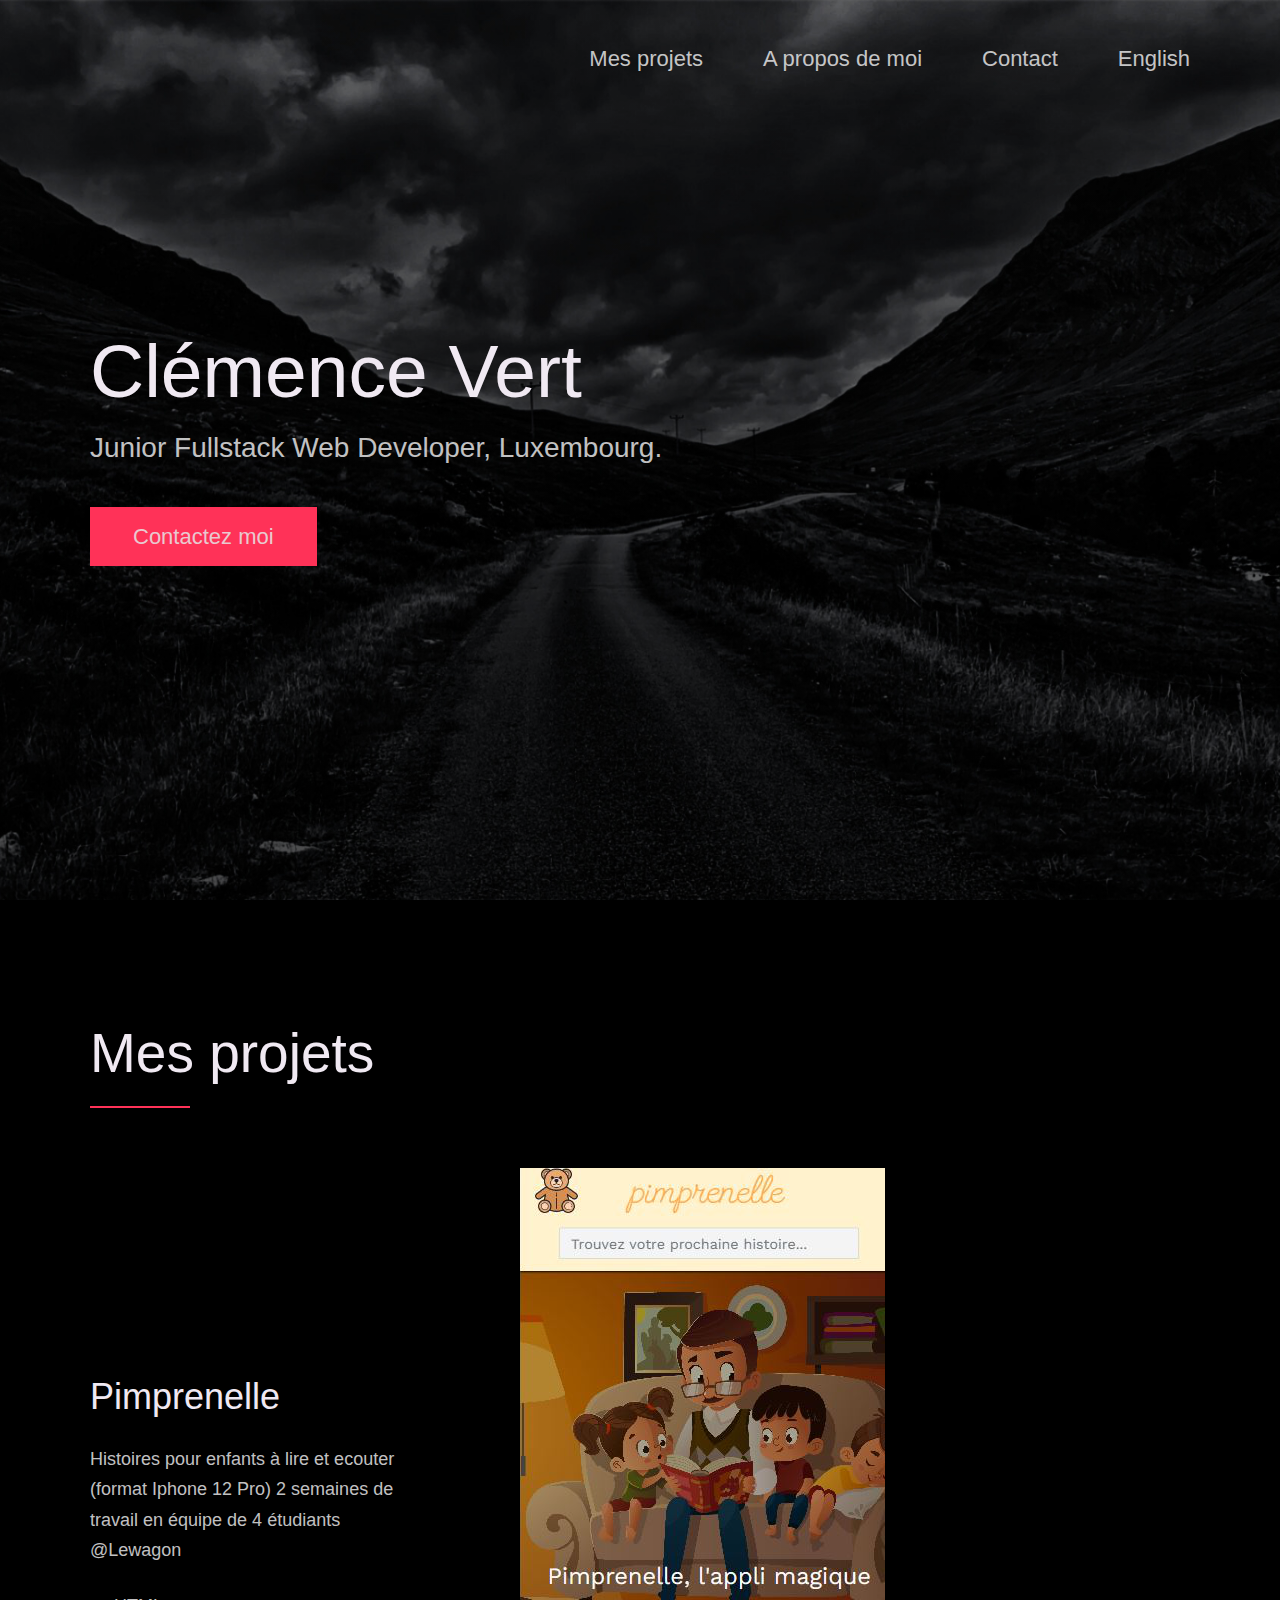
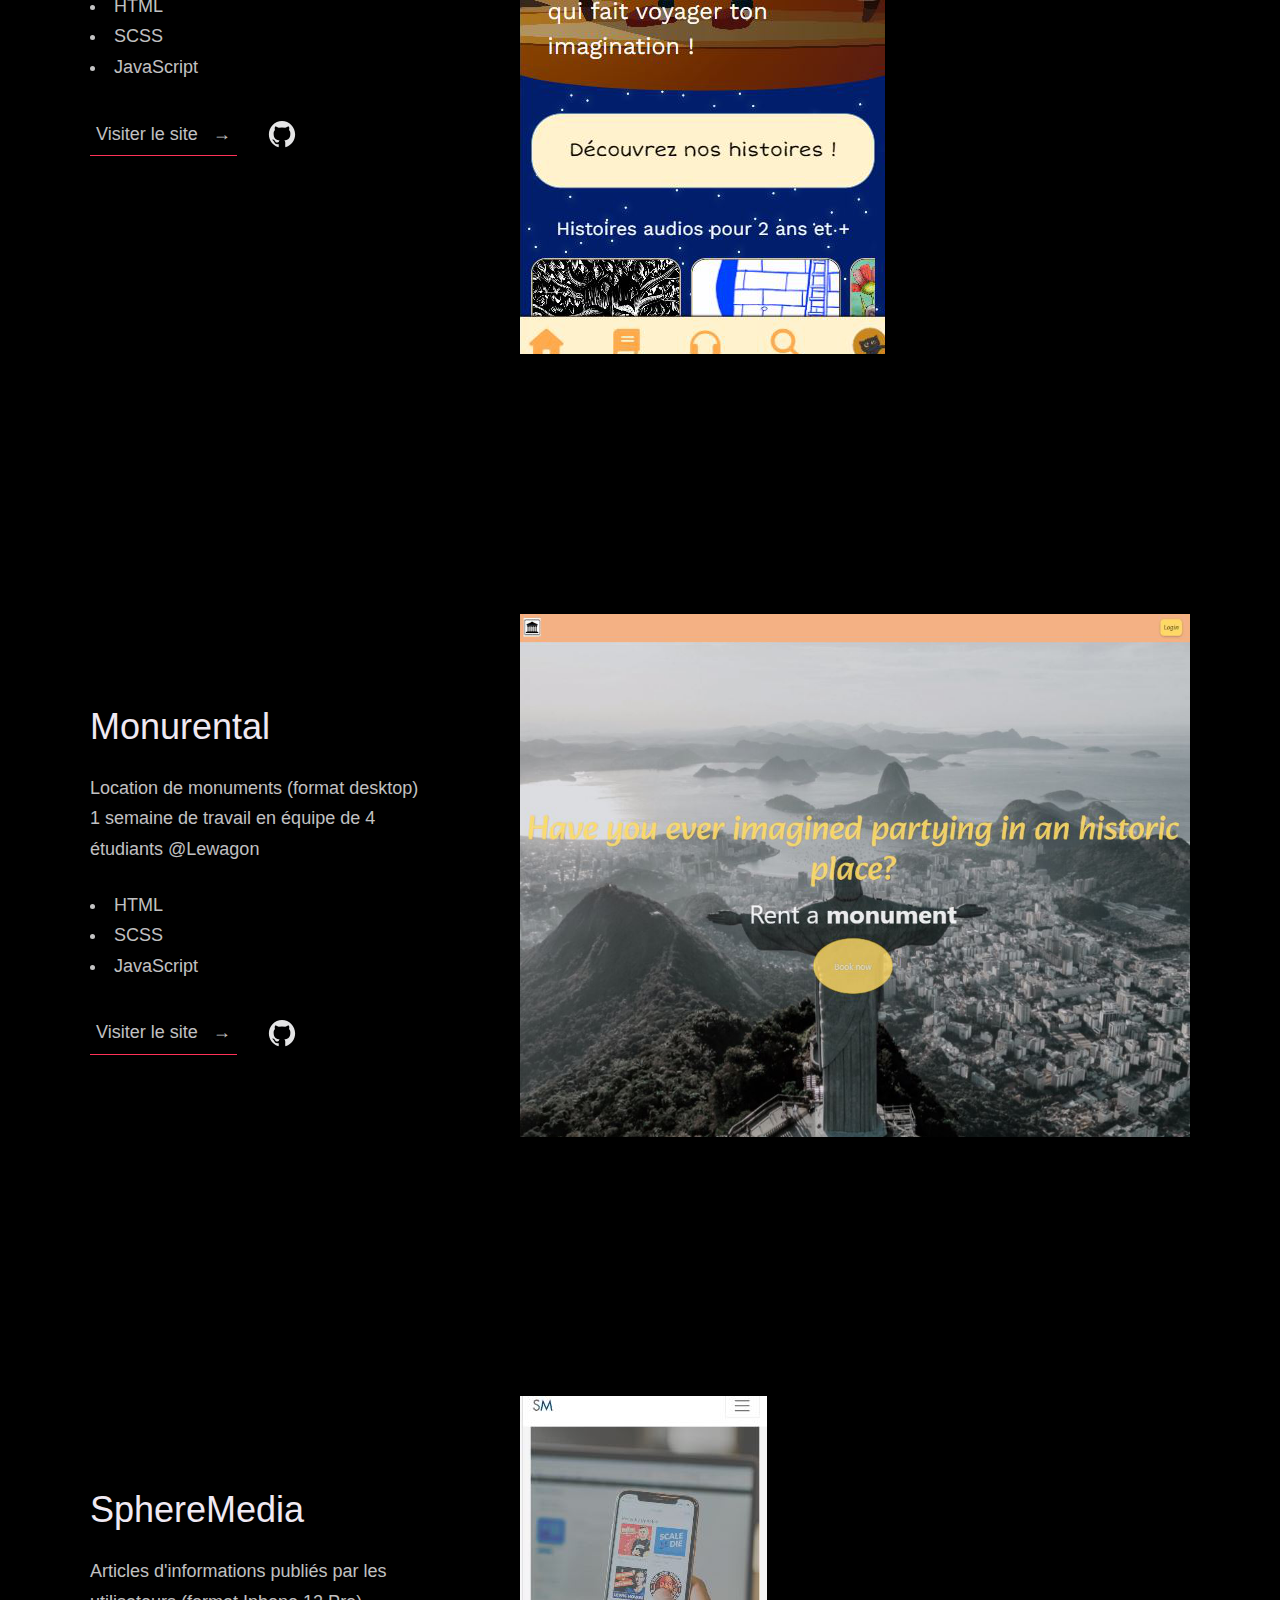
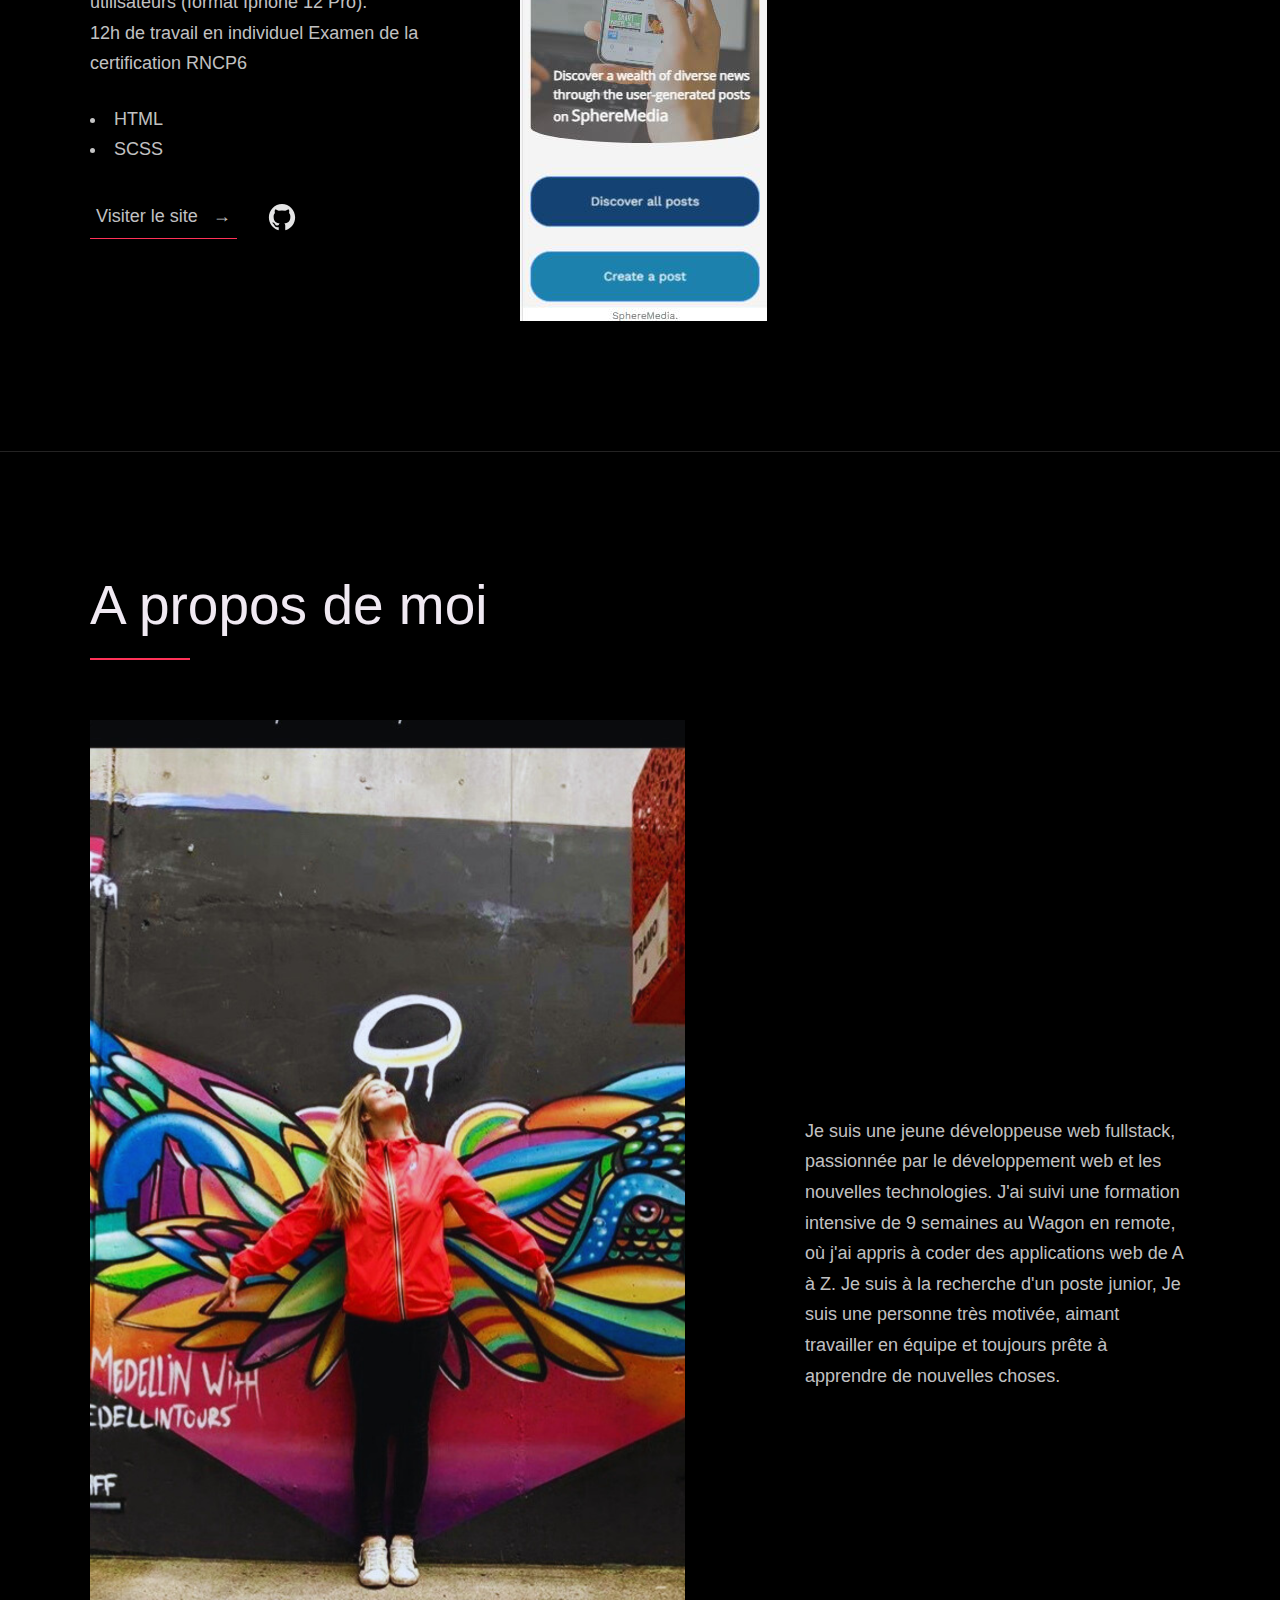
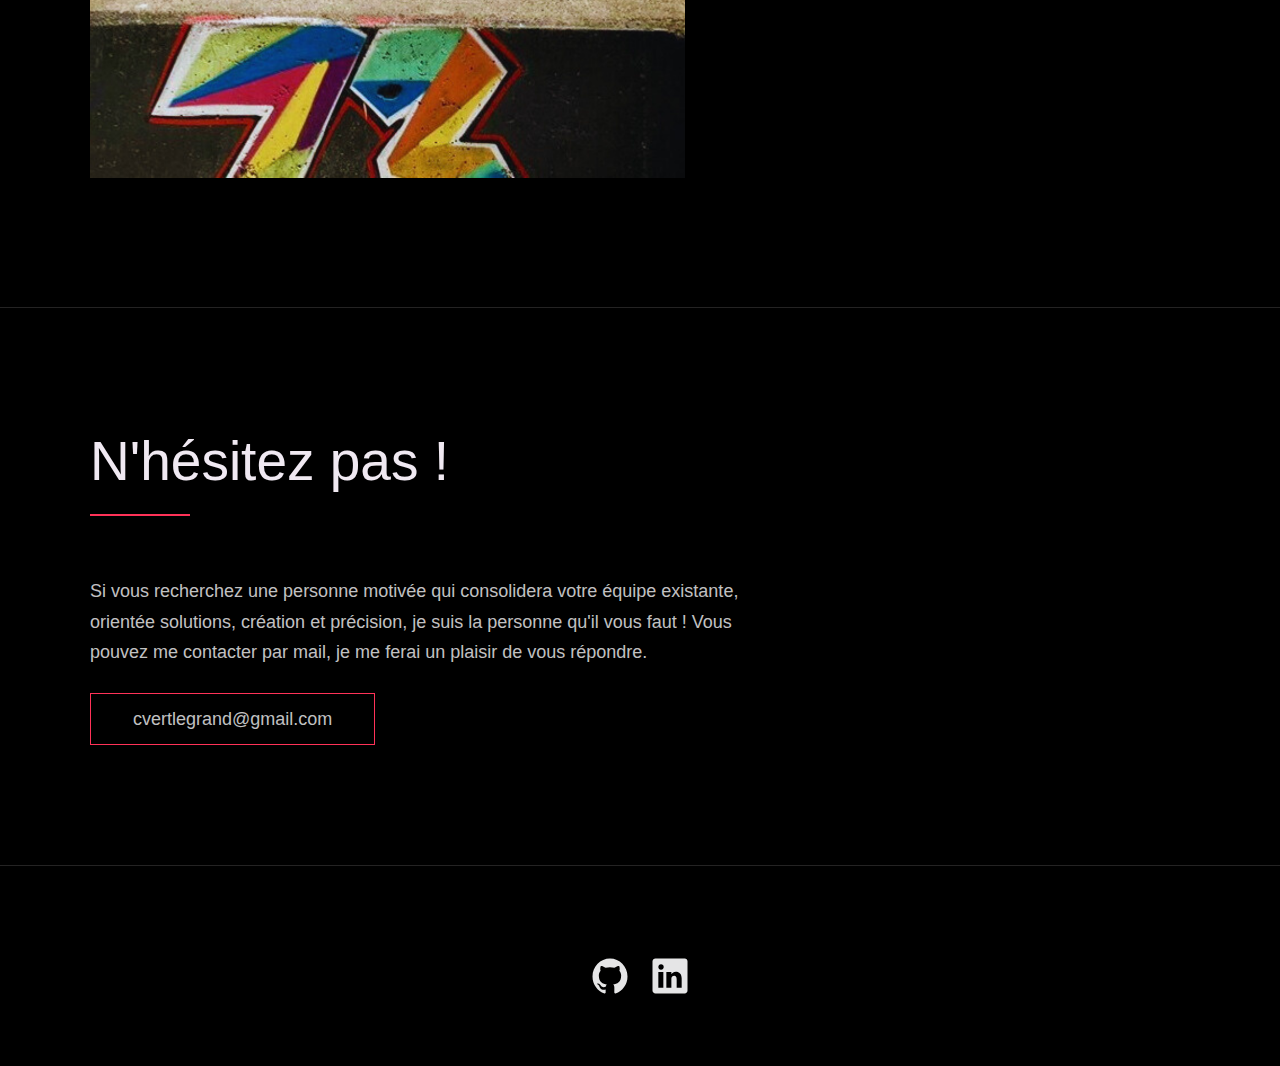
==== commit 640f1a23: "ajout version EN" ====
--- a/index.html
+++ b/index.html
@@ -1,18 +1,18 @@
 <!DOCTYPE html>
-<html lang="en">
+<html lang="fr">
 
 <head>
   <meta charset="UTF-8" />
   <meta name="viewport" content="width=device-width, initial-scale=1.0" />
-  <link rel="shortcut icon" type="image/png" href="./images/favicon.png" />
+  <link rel="shortcut icon" type="image/png" href="./images/cv_logo.png" />
 
   <title>
     Clémence Vert | Junior Fullstack web developer, Luxembourg.
   </title>
 
-  <meta name="description" content="Add small description of yourslef.">
-  <!-- Add some coding keywords below, Ex: (React, CSS etc) -->
-  <meta name="keywords" content="Put your name, skills and some coding keywords" />
+  <meta name="description" content="Bonjour, je suis Clémence Vert.">
+
+  <meta name="keywords" content="Connaissances en HTML, CSS, JS, Ruby, RoR..." />
   <link rel="stylesheet" href="index.css" />
 </head>
 
@@ -23,13 +23,16 @@
     <div class="row">
       <nav class="nav" role="navigation">
         <ul class="nav__items">
-          <li class="nav__item"><a href="#work" class="nav__link">Projets d'études</a></li>
+          <li class="nav__item"><a href="#work" class="nav__link">Mes projets</a></li>
           <li class="nav__item">
-            <a href="#about" class="nav__link">A propos</a>
+            <a href="#about" class="nav__link">A propos de moi</a>
           </li>
           <li class="nav__item">
             <a href="#contact" class="nav__link">Contact</a>
           </li>
+          <li class="nav__item">
+            <a href="en.html"  class="nav__link">English</a>
+          </li>
         </ul>
       </nav>
     </div>
@@ -61,8 +64,8 @@
             <div class="work__text">
               <h3>Pimprenelle</h3>
               <p>
-              Histoires pour enfants à lire et ecouter (format Iphone 12 Pro)
-              2 semaines de travail en équipe de 4 étudiants @Lewagon
+                Histoires pour enfants à lire et ecouter (format Iphone 12 Pro)
+                2 semaines de travail en équipe de 4 étudiants @Lewagon
               </p>
               <ul class="work__list">
                 <li>HTML</li>
@@ -72,7 +75,7 @@
 
               <div class="work__links">
                 <a href="https://www.pimprenelleapp.me/" target="_blank" class="link__text">
-                  Visitez le site <span>&rarr;</span>
+                  Visiter le site <span>&rarr;</span>
                 </a>
                 <a href="https://github.com/21Cle" title="View Source Code" target="_blank">
                   <img src="./images/github.svg" class="work__code" alt="GitHub">
@@ -99,7 +102,7 @@
 
               <div class="work__links">
                 <a href="https://monrentals.herokuapp.com/" target="_blank" class="link__text">
-                  Visitez le site <span>&rarr;</span>
+                  Visiter le site <span>&rarr;</span>
                 </a>
                 <a href="https://github.com/21Cle" target="_blank">
                   <img src="./images/github.svg" class="work__code" title="View Source Code" alt="GitHub">
@@ -125,7 +128,7 @@
 
               <div class="work__links">
                 <a href="https://spheremedia.herokuapp.com" target="_blank" class="link__text">
-                  Visitez le site <span>&rarr;</span>
+                  Visiter le site <span>&rarr;</span>
                 </a>
                 <a href="https://github.com/21Cle" target="_blank">
                   <img src="./images/github.svg" class="work__code" title="View Source Code" alt="GitHub">
@@ -173,7 +176,7 @@
 
   <section class="contact" id="contact">
     <div class="row">
-      <h2>N'hésitez pas</h2>
+      <h2>N'hésitez pas !</h2>
       <div class="contact__info">
         <p>
           Si vous recherchez une personne motivée qui consolidera votre équipe existante,
@@ -190,7 +193,7 @@
 
   <footer role="contentinfo" class="footer">
     <div class="row">
- 
+
       <ul class="footer__social-links">
         <li class="footer__social-link-item">
           <a href="https://github.com/21Cle/" target="_blank" title="Link to Github Profile">
--- a/index.css
+++ b/index.css
@@ -74,6 +74,10 @@
     line-height: var(--line-height-normal);
     background: var(--black);
     overflow-x: hidden;
+}
+
+.d-none {
+  display: none;
 }
 
 .row {
